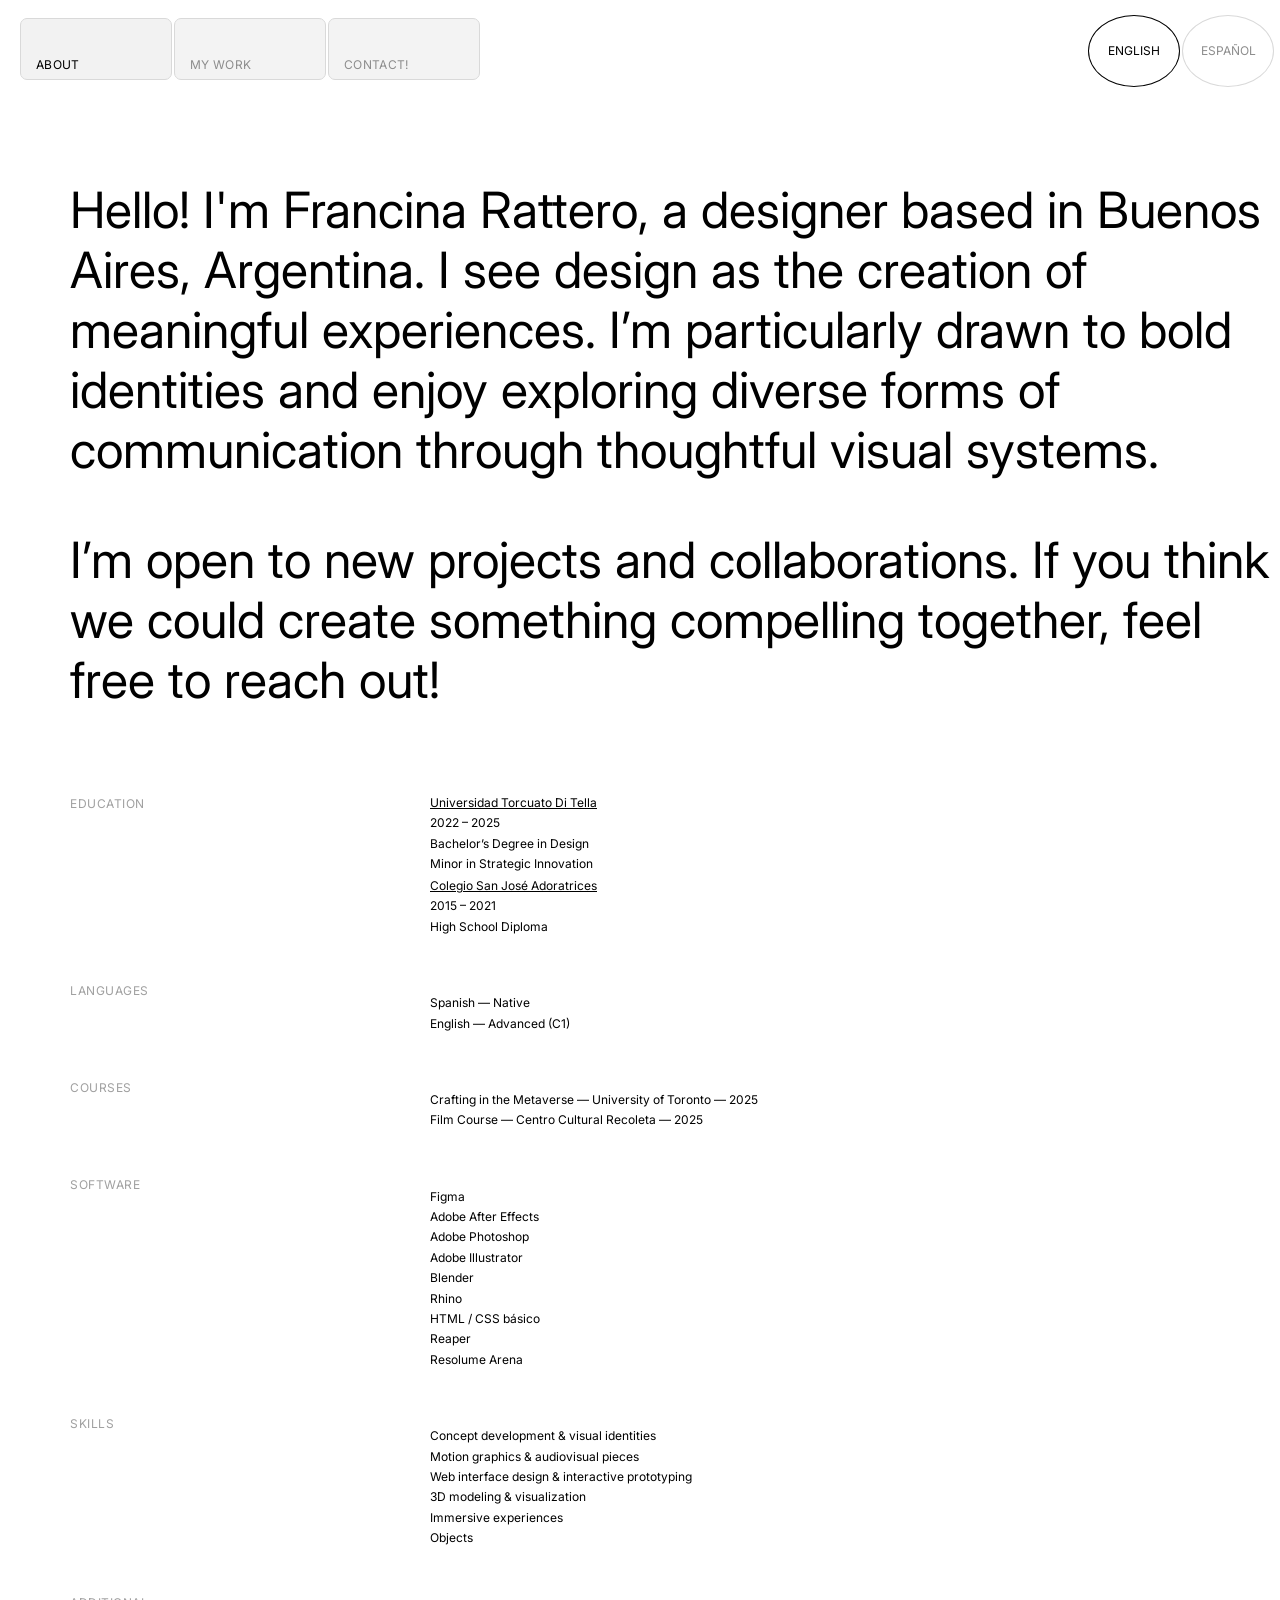
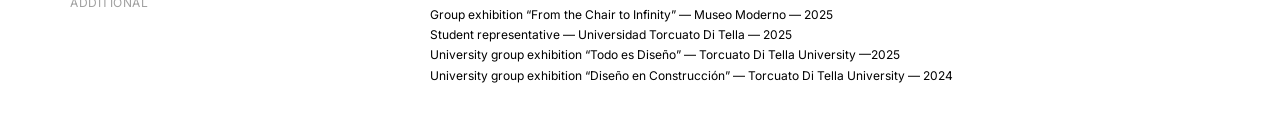
==== about.html @ 565e36e1 "Update about.html" ====
<!DOCTYPE html>
<html lang="es">
<head>
  <meta charset="UTF-8">
  <meta name="viewport" content="width=device-width, initial-scale=1.0">
  <title>Francina</title>

  <link rel="stylesheet" href="css/styles.css">
  <link rel="stylesheet" href="css/cv.css">
  <link href="https://fonts.googleapis.com/css2?family=Inter:wght@300;400;500;600;700&display=swap" rel="stylesheet">
</head>

<body>

<div class="frame"></div>
<div class="grid-overlay"></div>


<header class="navbar">
  <nav class="side-nav">
    <div class="menu">
      <a href="../about.html" class="active" data-i18n="nav_about">about</a>
      <a href="./index.html" data-i18n="nav_work">my work</a>
      <a href="../contact.html" data-i18n="nav_contact">contact!</a>
    </div>

    <div class="top-controls">
      <div class="language-selector-text">
        <span class="lang-option active" data-lang="en">english</span>
        <span class="lang-option" data-lang="es">español</span>
      </div>
    </div>
    </div>

  </nav>
</header>

<!-- HERO -->
<section class="hola">
  <div class="hola-inner">

    <p data-i18n="hero_1">
      Hello! I'm Francina Rattero, a designer based in Buenos Aires, Argentina. I see design as the creation of meaningful experiences. I’m particularly drawn to bold identities and enjoy exploring diverse forms of communication through thoughtful visual systems.
    </p>

    <p data-i18n="hero_2">
      I’m open to new projects and collaborations. If you think we could create something compelling together, feel free to reach out!
    </p>

  </div>
</section>

<main class="container">

  <!-- Educación -->
  <div class="section">
    <div class="section-title" data-i18n="education">Educación</div>
    <div class="section-content">
  
      <p class="strong">Universidad Torcuato Di Tella</p>
      <p>2022 – 2025</p>
      <p data-i18n="degree">Licenciatura en Diseño</p>
      <p data-i18n="minor">Orientación Minor en Innovación Estratégica</p>
  
      <br>
  
      <p class="strong">Colegio San José Adoratrices</p>
      <p>2015 – 2021</p>
      <p data-i18n="high_school">Título Secundario</p>
  
    </div>
  </div>
  
  
  <!-- Idiomas -->
  <div class="section">
    <div class="section-title" data-i18n="languages">Idiomas</div>
    <div class="section-content">
      <p data-i18n="lang_spanish">Español — Nativo</p>
      <p data-i18n="lang_english">Inglés — Avanzado (C1)</p>
    </div>
  </div>
  
  
  <!-- Cursos -->
  <div class="section">
    <div class="section-title" data-i18n="courses">Cursos</div>
    <div class="section-content">
      <p data-i18n="course_1">Crafting in the Metaverse — University of Toronto — 2025</p>
      <p data-i18n="course_2">Curso de Cine — Centro Cultural Recoleta — 2025</p>
    </div>
  </div>
  
  
  <!-- Softwares -->
  <div class="section">
    <div class="section-title" data-i18n="software">Softwares</div>
    <div class="section-content">
      <p>Figma</p>
      <p>Adobe After Effects</p>
      <p>Adobe Photoshop</p>
      <p>Adobe Illustrator</p>
      <p>Blender</p>
      <p>Rhino</p>
      <p>HTML / CSS básico</p>
      <p>Reaper</p>
      <p>Resolume Arena</p>
    </div>
  </div>
  
  
  <!-- Skills -->
  <div class="section">
    <div class="section-title" data-i18n="experience">Skills</div>
    <div class="section-content">
      <p data-i18n="exp_1">Desarrollo conceptual e identidades visuales.</p>
      <p data-i18n="exp_2">Motion graphics y piezas audiovisuales</p>
      <p data-i18n="exp_3">Diseño de interfaces web (UI) y prototipado interactivo</p>
      <p data-i18n="exp_4">Modelado y visualización 3D</p>
      <p data-i18n="exp_5">Experiencias inmersivas</p>
      <p data-i18n="exp_6">Objetos</p>
    </div>
  </div>
  
  

  
  
  <!-- Adicional -->
  <div class="section">
    <div class="section-title" data-i18n="additional">Adicional</div>
    <div class="section-content">
      <p data-i18n="add_1">Exhibición colectiva “From the Chair to Infinity” — Museo Moderno — 2025</p>
      <p data-i18n="add_2">Referente de ingresantes — Universidad Torcuato Di Tella — 2025</p>
      <p data-i18n="add_3">Exhibición colectiva universitaria “Diseño en construcción” — Universidad Torcuato Di Tella — 2024 / 2025</p>
      <p data-i18n="add_4">Exhibición colectiva universitaria “Diseño en construcción” — Universidad Torcuato Di Tella — 2024 / 2025</p>
    </div>
  </div>
  
  </main>
  


  
  </main>

<script src="../js/proyecto.js"></script>
<script src="../js/traduccion.js"></script>

<script>
  document.addEventListener("keydown", (e) => {
    if (e.key === "g") {
      document.body.classList.toggle("no-grid");
    }
  });
</script>

</body>
</html>
---- css/styles.css ----
body {
  margin: 0;
  font-family: Arial, Helvetica, sans-serif;
  cursor: none;
  background:gradient #f8f8f8;


  
  
}

/* ================= NAV ================= */

.side-nav {
  position: fixed;
  left: 20px;
  top: 40px;
  display: flex;
  flex-direction: column;
  justify-content: space-between;
  height: 500vh;
}

.lang p {
  border: 1px dashed black;
  padding: 5px 10px;
  margin-bottom: 5px;
  font-size: 14px;
}

/* MENU */

.menu {
  position: fixed;
  top: 18px;
  left: 20px;
  display: flex;
  flex-direction: row;
  gap: 2px;
  z-index: 2000;

}

.menu a {
  display: flex;
  align-items: flex-end;
  justify-content: flex-start;
  width: 120px;
  min-height: 40px;
  padding: 10px 15px;
  text-decoration: none;
  font-size: 12px;
  text-transform: uppercase;
  letter-spacing: 0.3px;
  color: #8d8d8d;
  background-color: #f2f2f2de;
  border: 1px solid #d9d9d9;
  border-radius: 7px;
  transition: all 0.3s ease;

}

.menu a.active {
  background-color: #f2f2f2;
  color: #000;
}

.menu a:hover {
  color: #000;
}




/* ================= PROJECTS ================= */

.projects-stack {
  position: relative;
  height: auto;


}

.project-link,
.project-link * {
  text-decoration: none !important;
  display: block;
  
}

.project {
  position: relative; /* 👈 importante */
  top: 30vh;
  width: 40%;
  margin: 0 auto 20vh auto;
  overflow: visible;
  margin-left: 500px;
}


.project video,
.project img {
  width: 80%;
  display: block;
  object-fit: cover;
}


.project-text {
  position: absolute;
  top: 50%;
  left: 90%;
  transform: translateY(-50%);
  margin-left: 10px;
  width: 300px;
  line-height: 0.1;

  opacity: 0;
  filter: blur(0px);

  transition: 
    opacity 0.2s ease,
    filter 0.2s ease;
    
}

/* CONTENEDOR FIJO DE TEXTO */

.fixed-project-text {
  position: fixed;
  top: 50%;
  right: 100px;
  transform: translateY(-50%);
  width: 20px;
  text-align: center;
  opacity: 1;

  transition: opacity 0.1s ease, filter 0.1s ease;
  pointer-events: none;


}

.project-title {
  color: #a0a0a0;
  font-size: 12px;
  text-transform: uppercase;
  font-weight: 400;


}

.project-meta {
  color: #a0a0a0;
  margin-bottom: 0px;
  font-size: 12px;
  text-transform: uppercase;

  
}

.project-date {
  color: #a0a0a0;
  font-size: 14px;
  font-weight: 400;
  margin-top: 10px;


}

#fixedText {
  position: fixed;
  top: 50%;
  left: 72%;
  transform: translateY(-50%);
  width: 500px;

  pointer-events: none;

  opacity: 0;
  filter: blur(10px);
  transition: opacity 0.4s ease, filter 0.4s ease;
  line-height: 0.5; /* 👈 interlineado */
  
  
}

.project:hover img,
.project:hover video
 {
  outline: 2px solid rgb(208, 207, 207);
  
}


/* ================= MOBILE ================= */

@media (max-width: 600px) {


    /* NAVBAR */
    .menu {
      left: 10px;
      right: 10px;
   
      align-items: center;
      padding: 0;

      
      
    }
  
  .menu a {
  display: flex;
  align-items: flex-end;
  justify-content: flex-start;
  width: 100px;
  min-height: 40px;
  padding: 10px 30px 10px 20px;
  text-decoration: none;
  font-size: 12px;
  letter-spacing: 0.3px;
  color: #8d8d8d;
  background-color: #f2f2f2de;
  border: 1px solid #d9d9d9;
  border-radius: 7px;
  transition: all 0.3s ease;

}



    .project {
      width: 70%;
      margin-left: 90px;
      margin-top: 10px;
    }
  
    .project-text {
      position: relative;      /* 🔥 deja de ser absolute */
      top: auto;
      left: auto;
      transform: none;
      margin: 10px 0 0 0;      /* espacio debajo de la imagen */
      width: 100%;
      line-height: 0.5;
    }
  
    #fixedText {
      position: fixed;
      top: 60%;
      left: 50%;                 /* 👈 lo llevamos al centro */
      transform: translate(-50%, -50%);  /* 👈 lo compensamos */
      width: 320px;
    
      pointer-events: none;
    
      opacity: 0;
      filter: blur(10px);
      transition: opacity 0.4s ease, filter 0.4s ease;
    
      line-height: 0.5; /* 👈 recomiendo subirlo */
      text-align: center; /* 👈 centra el texto interno */
    }
    .project:hover .project-text {
      transform: none;
    }


  .project-title {
    color: #a0a0a0;
    text-transform: uppercase;
    margin-bottom: 6px;
    font-size: 12px;
  }
  
  .project-meta {
    color: #a0a0a0;
    margin-bottom: 0px;
    font-size: 12px;
  }
  
  .project-date {
    color: #a0a0a0;
    text-transform: lowercase;
    font-size: 12px;
  }
}



/* ================= CURSOR ================= */

.star {
  position: fixed;
  pointer-events: none;
  font-size: 20px;
  color: #000;
  transform: translate(-50%, -50%);
  transition: all 0.5s ease;
}

/* ================= CONTACT ================= */

.contact-container {
  display: flex;
  flex-direction: column;
  align-items: center;
  justify-content: center;
  min-height: 90vh;
  gap: 5px;
  font-family: Arial, Helvetica, sans-serif;
  font-weight: 400;

}

.contact-link {
  color: #9d9c9c;
  font-size: 20px;
  text-decoration: none;
  text-transform: uppercase;
}

.contact-link:hover {
  color: #000;
}


@media (max-width: 600px) {
  .contact-link {
    color: #9d9c9c;
    font-size: 14px;
    text-decoration: none;
  }

  .contact-container {
    display: flex;
    flex-direction: column;
    align-items: center;
    justify-content: center;
    min-height: 90vh;
    gap: 2px;
    font-family: Arial, Helvetica, sans-serif;
    font-weight: 400;
    
  
  }
}




/* ── TOP RIGHT LANGUAGE ── */



/* CÍRCULOS */
.lang-option {
  width: 100px;            /* igual a min-height del menu */
  height: 70px;
  display: flex;
  align-items: center;
  justify-content: center;
  font-size: 12px;
  text-transform: uppercase;

  color: #8d8d8d;
  background-color: #ffffffde;
  border: 1px solid #d9d9d9;
  border-radius: 50%;

  cursor: pointer;
  transition: all 0.3s ease;

}

/* HOVER */
.lang-option:hover {
  color: #000;
  border-color: #000;


}

/* ACTIVO */
.lang-option.active {
  color: #000;
  background-color: #ffffff;
    border-color: #000;

  
}


  .language-selector-text {
    position: fixed !important;

    right: 6px;
    top: 15px;
    
    display: flex !important;
    flex-direction: row !important;   /* 👈 ahora en fila */
    align-items: center;
    gap: 2px;

    z-index: 5000;
  }

  .lang-option {
    width: 90px;
    height: 70px;
    border-radius: 50%;
  }






  
  @media (max-width: 600px) {

  .lang-option {
    width: 100px;            /* igual a min-height del menu */
    height: 70px;
    display: flex;
    align-items: center;
    justify-content: center;
    font-size: 12px;
    text-transform: uppercase;
  
    color: #8d8d8d;
    background-color: #ffffffde;
    border: 1px solid #d9d9d9;
    border-radius: 50%;
  
    cursor: pointer;
    transition: all 0.3s ease;
  
  }
  
  /* HOVER */
  .lang-option:hover {
    color: #000;
    border-color:  #d9d9d9;
  
  
  }
  
  /* ACTIVO */
  .lang-option.active {
    color: #000;
    background-color: #ffffff;
      border-color: #000;
  
    
  }
  
  
    .language-selector-text {
      position: fixed !important;
  
      right: 6px;   /* ← podés modificar distancia al borde derecho */
      bottom: 6px;  /* ← podés modificar distancia al borde inferior */
  
      top: auto !important;
      
      display: flex !important;
      flex-direction: column !important;  /* 👈 vertical real */
      align-items: center;
      gap: 2px;
  
      z-index: 5000;
    }
  
    .lang-option {
      width: 80px;
      height: 60px;
      border-radius: 50%;
    }
  }
---- css/cv.css ----
/* =========================
   HERO SECTION
========================= */

.hola {
  max-width: 1400px;
  margin-left: 70px;
  margin-top: 180px;
  line-height: 1.2;
  font-size: 50px;
}

.hola p {
  margin-bottom: 1.5rem;
}


/* =========================
   RESET TIPOGRÁFICO
========================= */

/* =========================
   BASE TIPOGRÁFICA
========================= */

body {
  font-family: 'Inter', sans-serif;
  font-size: 12px;      /* 👈 antes era 14px */
  line-height: 0.7;     /* 👈 interlineado más compacto */
}


/* =========================
   CONTENEDOR
========================= */

.container {
  margin-top: 90px;
  margin-left: 70px; /* mismo punto que el hero */
  max-width: 1050px;

}




/* =========================
   SECCIONES
========================= */

.section {
  display: grid;
  grid-template-columns: 300px 1fr; /* reducimos columna izquierda */
  column-gap: 60px;
  margin-bottom: 50px;  
}

.section-title {
  color: #a0a0a0;
  letter-spacing: 0.5px;
  text-transform:uppercase;
}

.section-content p {
  margin-bottom: 6px;
}

.strong {
  margin-top: -1px;
  color: #000000;
  text-decoration: underline;
}

/* =========================
   📱 MOBILE
========================= */

@media (max-width: 600px) {

  body {
    font-size: 12px;
    line-height: 1.2;
  }

  .hola {
    margin-left: 0;
    margin-top: 150px;
    padding: 0 24px;
    max-width: 100%;
    font-size: 12px;
    
    
  }

  .container {
    margin-left: 0;
    margin-top: 100px;
    padding: 0 50px;
    max-width: 110%;
    
  }

  .section {
    grid-template-columns: 140px 1fr; 
    column-gap: 0;
    row-gap: 10px;
    margin-bottom: 40px;
    
  }

  .section-title {
    margin-bottom: 8px;
    margin-left: -20px;



  }
}
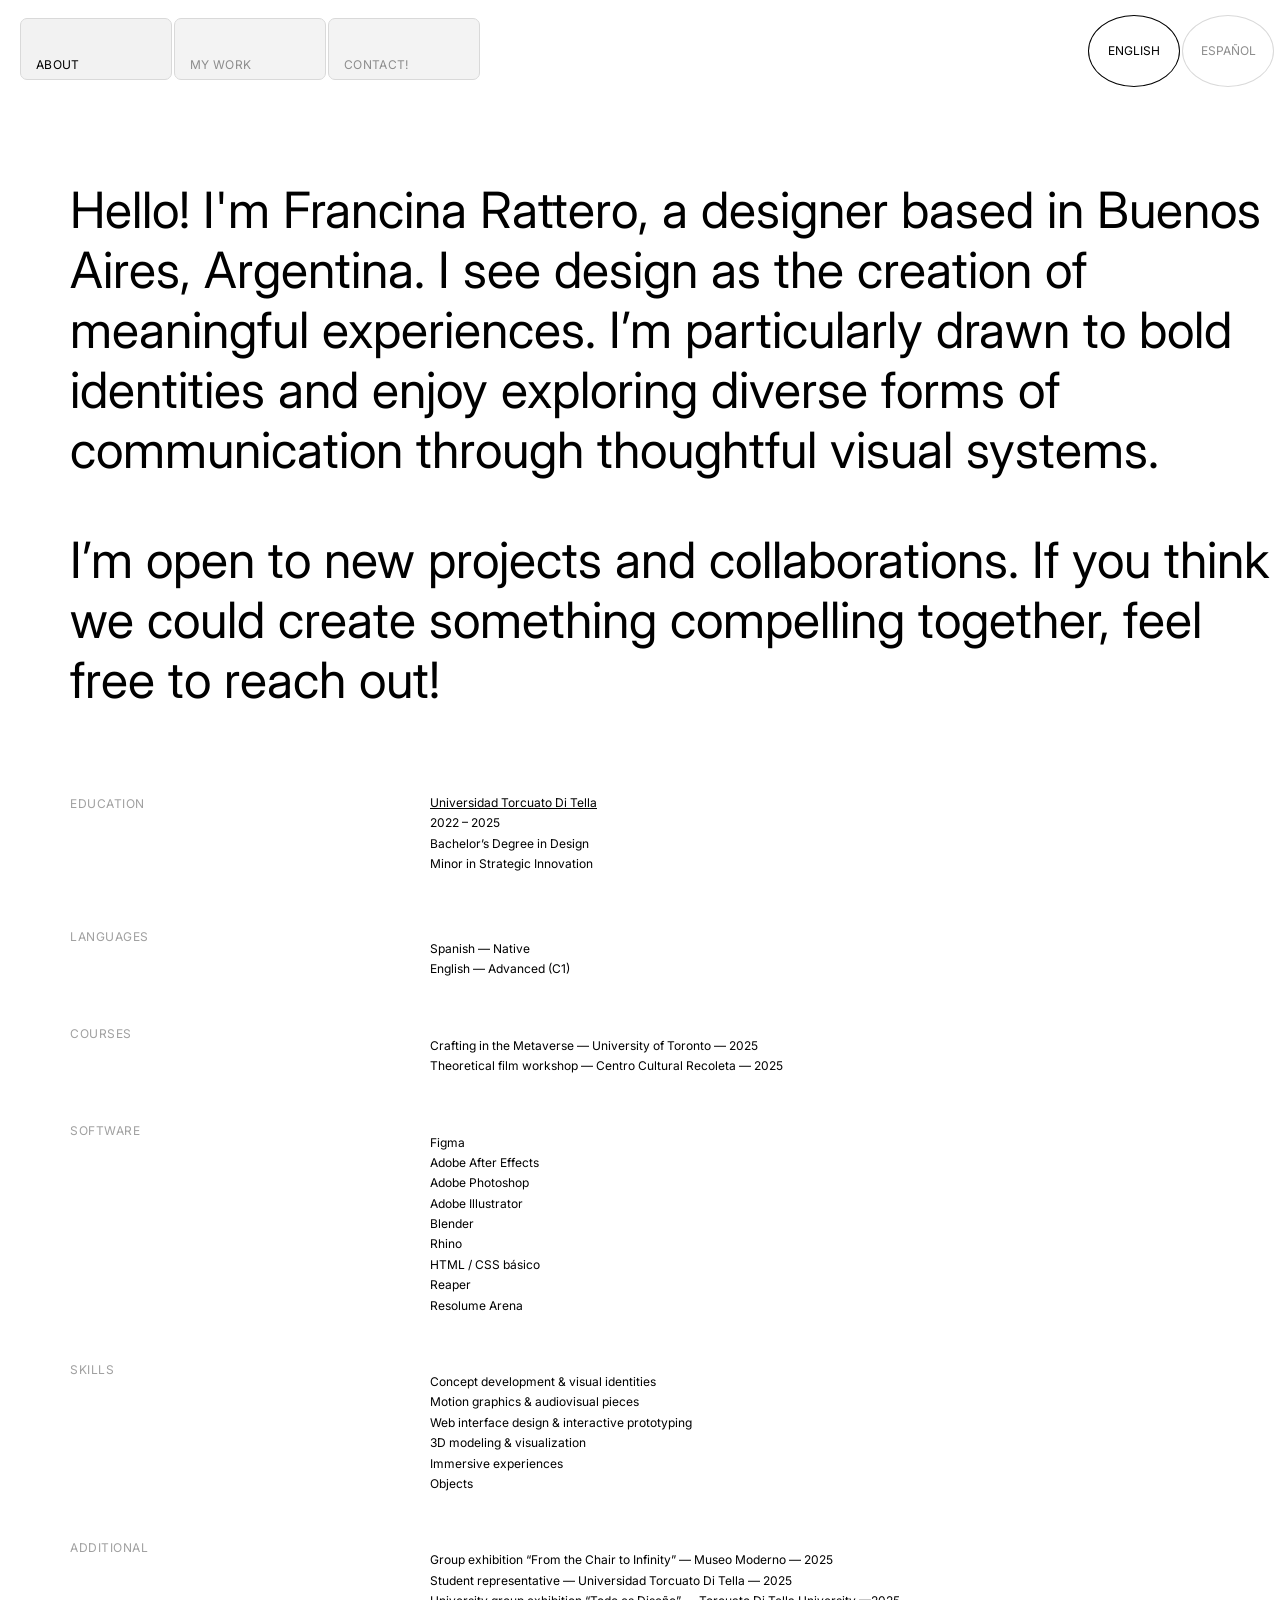
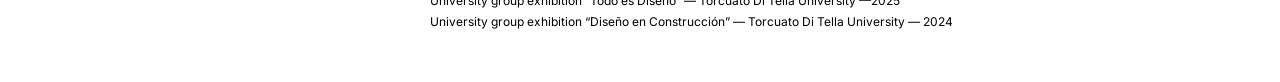
==== commit b785cc02: "Update about.html" ====
--- a/about.html
+++ b/about.html
@@ -3,11 +3,12 @@
 <head>
   <meta charset="UTF-8">
   <meta name="viewport" content="width=device-width, initial-scale=1.0">
-  <title>Francina</title>
+      <title>francina´s site</title>
 
   <link rel="stylesheet" href="css/styles.css">
   <link rel="stylesheet" href="css/cv.css">
   <link href="https://fonts.googleapis.com/css2?family=Inter:wght@300;400;500;600;700&display=swap" rel="stylesheet">
+ <link rel="icon" href="about/img/favicon.png" type="image/png">
 </head>
 
 <body>
@@ -19,9 +20,9 @@
 <header class="navbar">
   <nav class="side-nav">
     <div class="menu">
-      <a href="../about.html" class="active" data-i18n="nav_about">about</a>
-      <a href="./index.html" data-i18n="nav_work">my work</a>
-      <a href="../contact.html" data-i18n="nav_contact">contact!</a>
+      <a href="about.html" class="active" data-i18n="nav_about">about</a>
+      <a href="index.html" data-i18n="nav_work">my work</a>
+      <a href="contact.html" data-i18n="nav_contact">contact!</a>
     </div>
 
     <div class="top-controls">
@@ -63,10 +64,6 @@
       <p data-i18n="minor">Orientación Minor en Innovación Estratégica</p>
   
       <br>
-  
-      <p class="strong">Colegio San José Adoratrices</p>
-      <p>2015 – 2021</p>
-      <p data-i18n="high_school">Título Secundario</p>
   
     </div>
   </div>
@@ -144,8 +141,8 @@
   
   </main>
 
-<script src="../js/proyecto.js"></script>
-<script src="../js/traduccion.js"></script>
+<script src="js/main.js"></script>
+<script src="js/traduccion.js"></script>
 
 <script>
   document.addEventListener("keydown", (e) => {
--- a/css/styles.css
+++ b/css/styles.css
@@ -185,10 +185,19 @@
   
 }
 
+.ver {
+  color: #000;
+  font-weight: 300;
+}
+
+
+
+
+
 .project:hover img,
 .project:hover video
  {
-  outline: 2px solid rgb(208, 207, 207);
+  outline: 2px solid rgb(0, 0, 0);
   
 }
 
